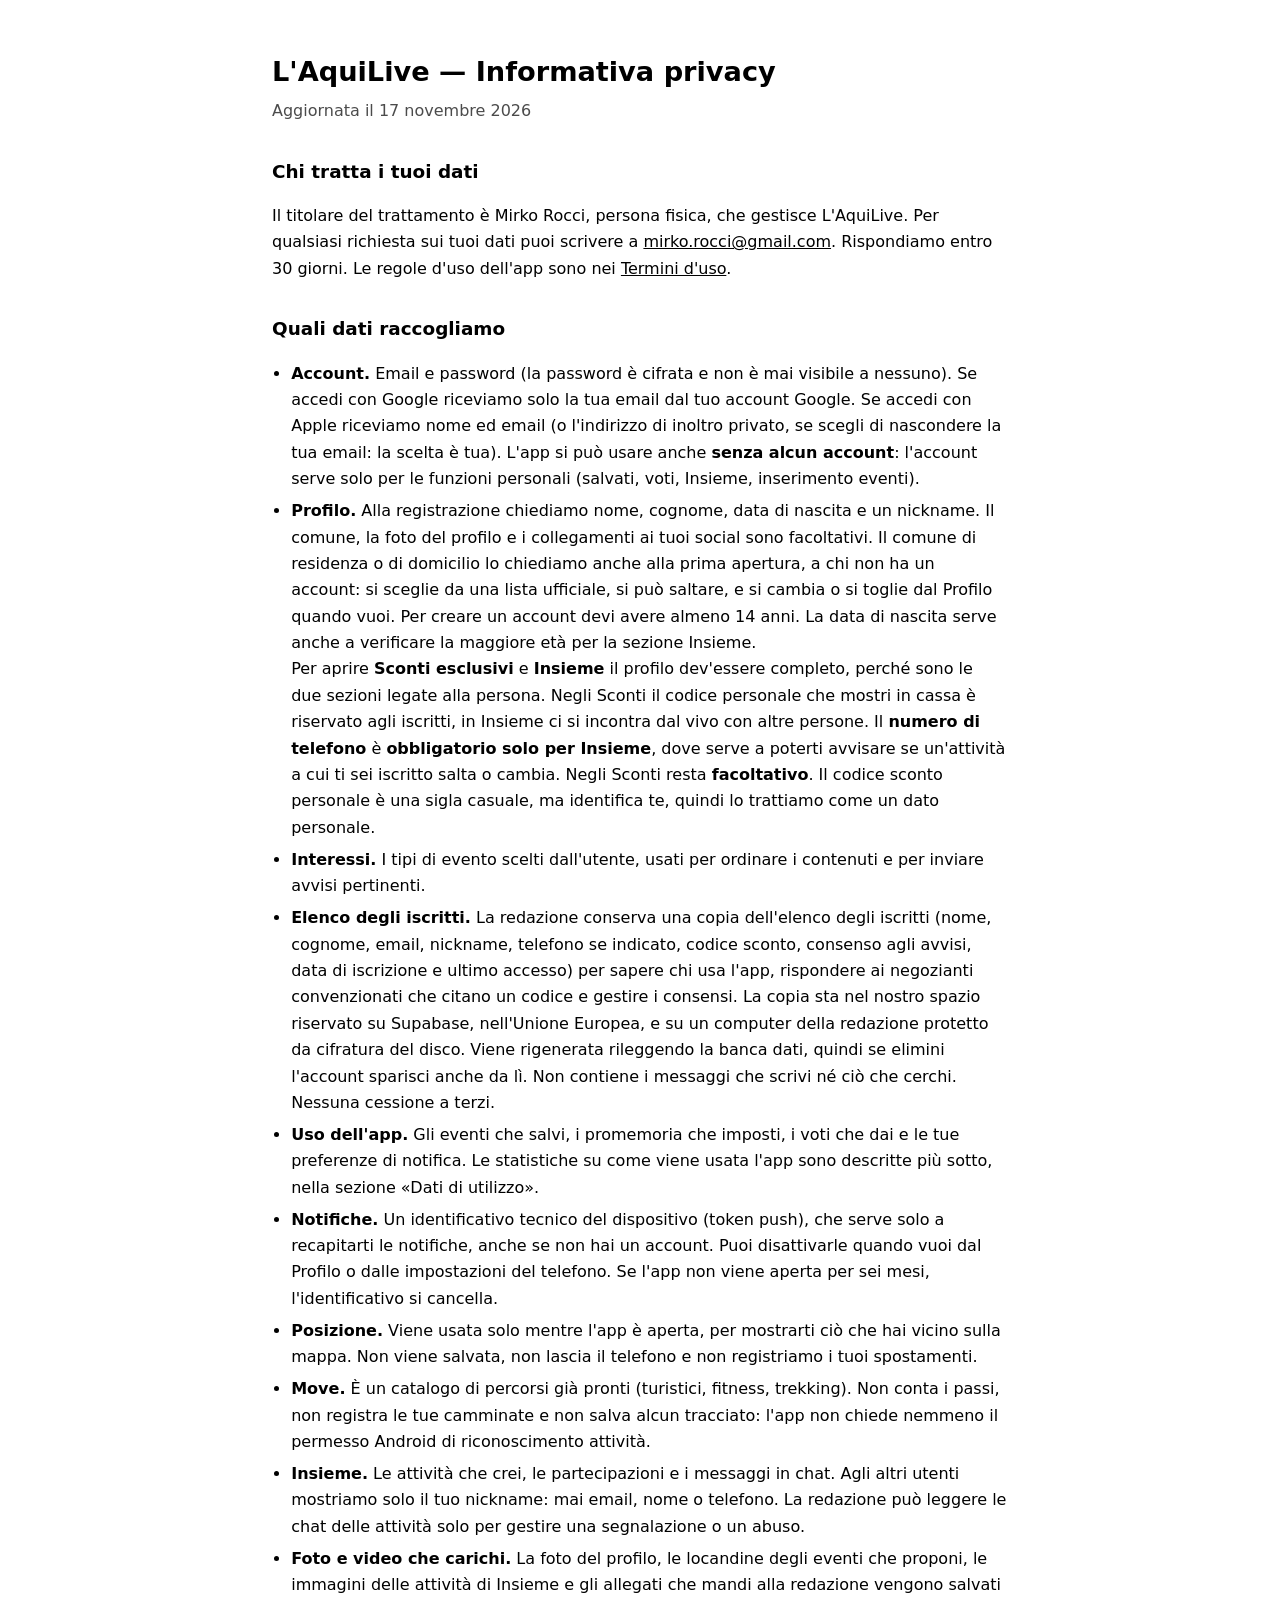
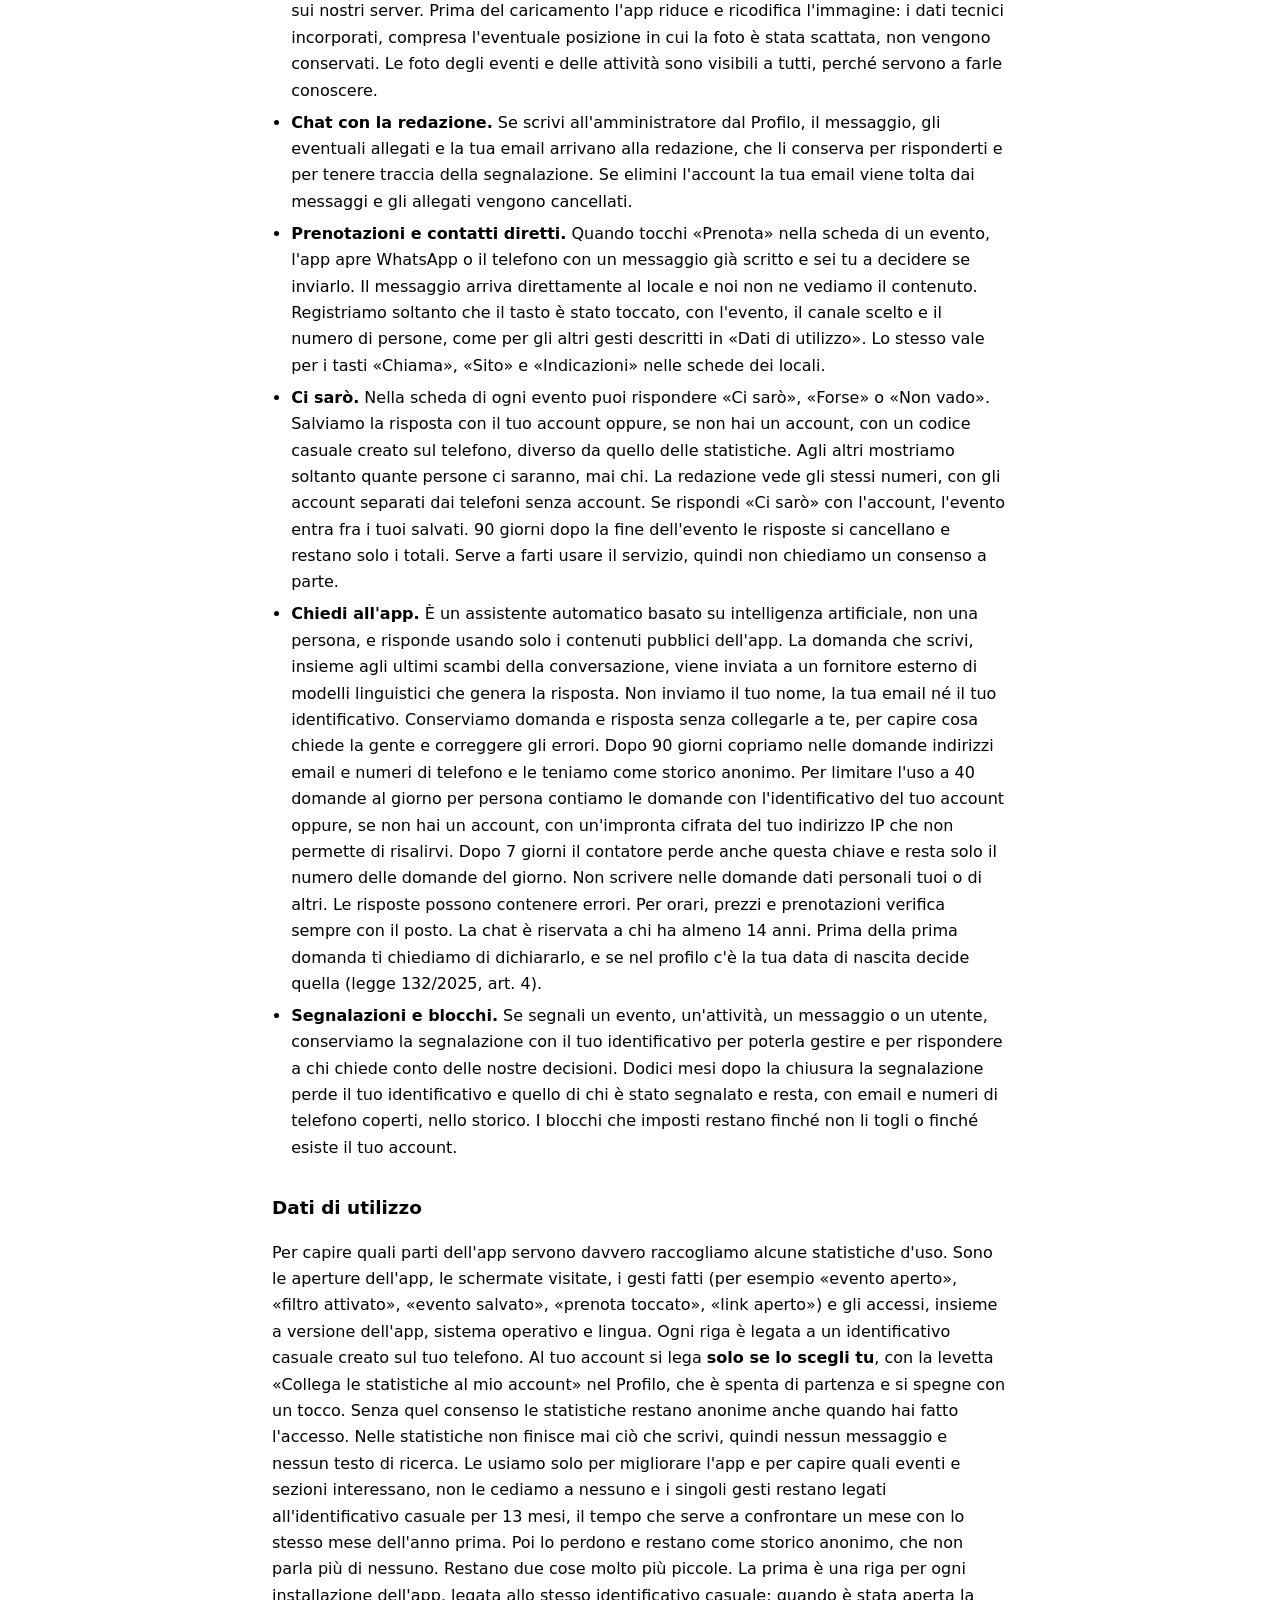
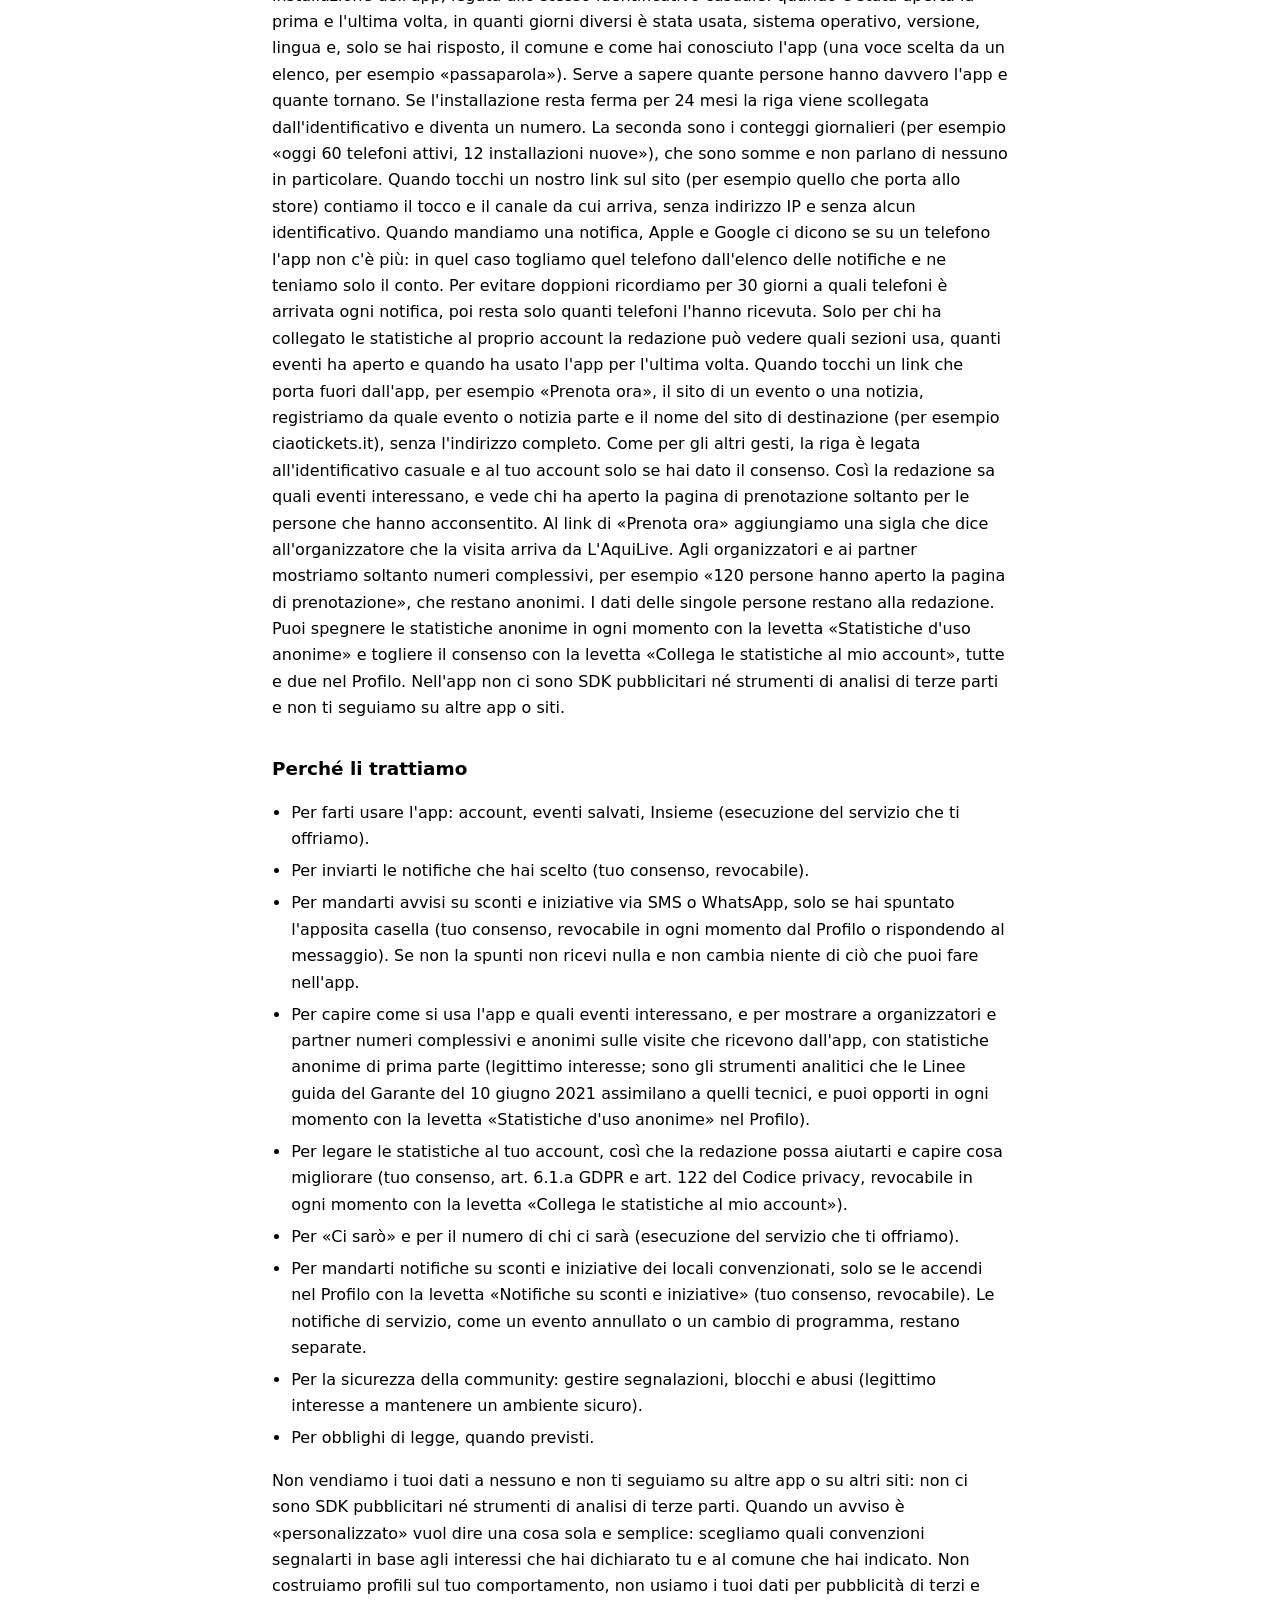
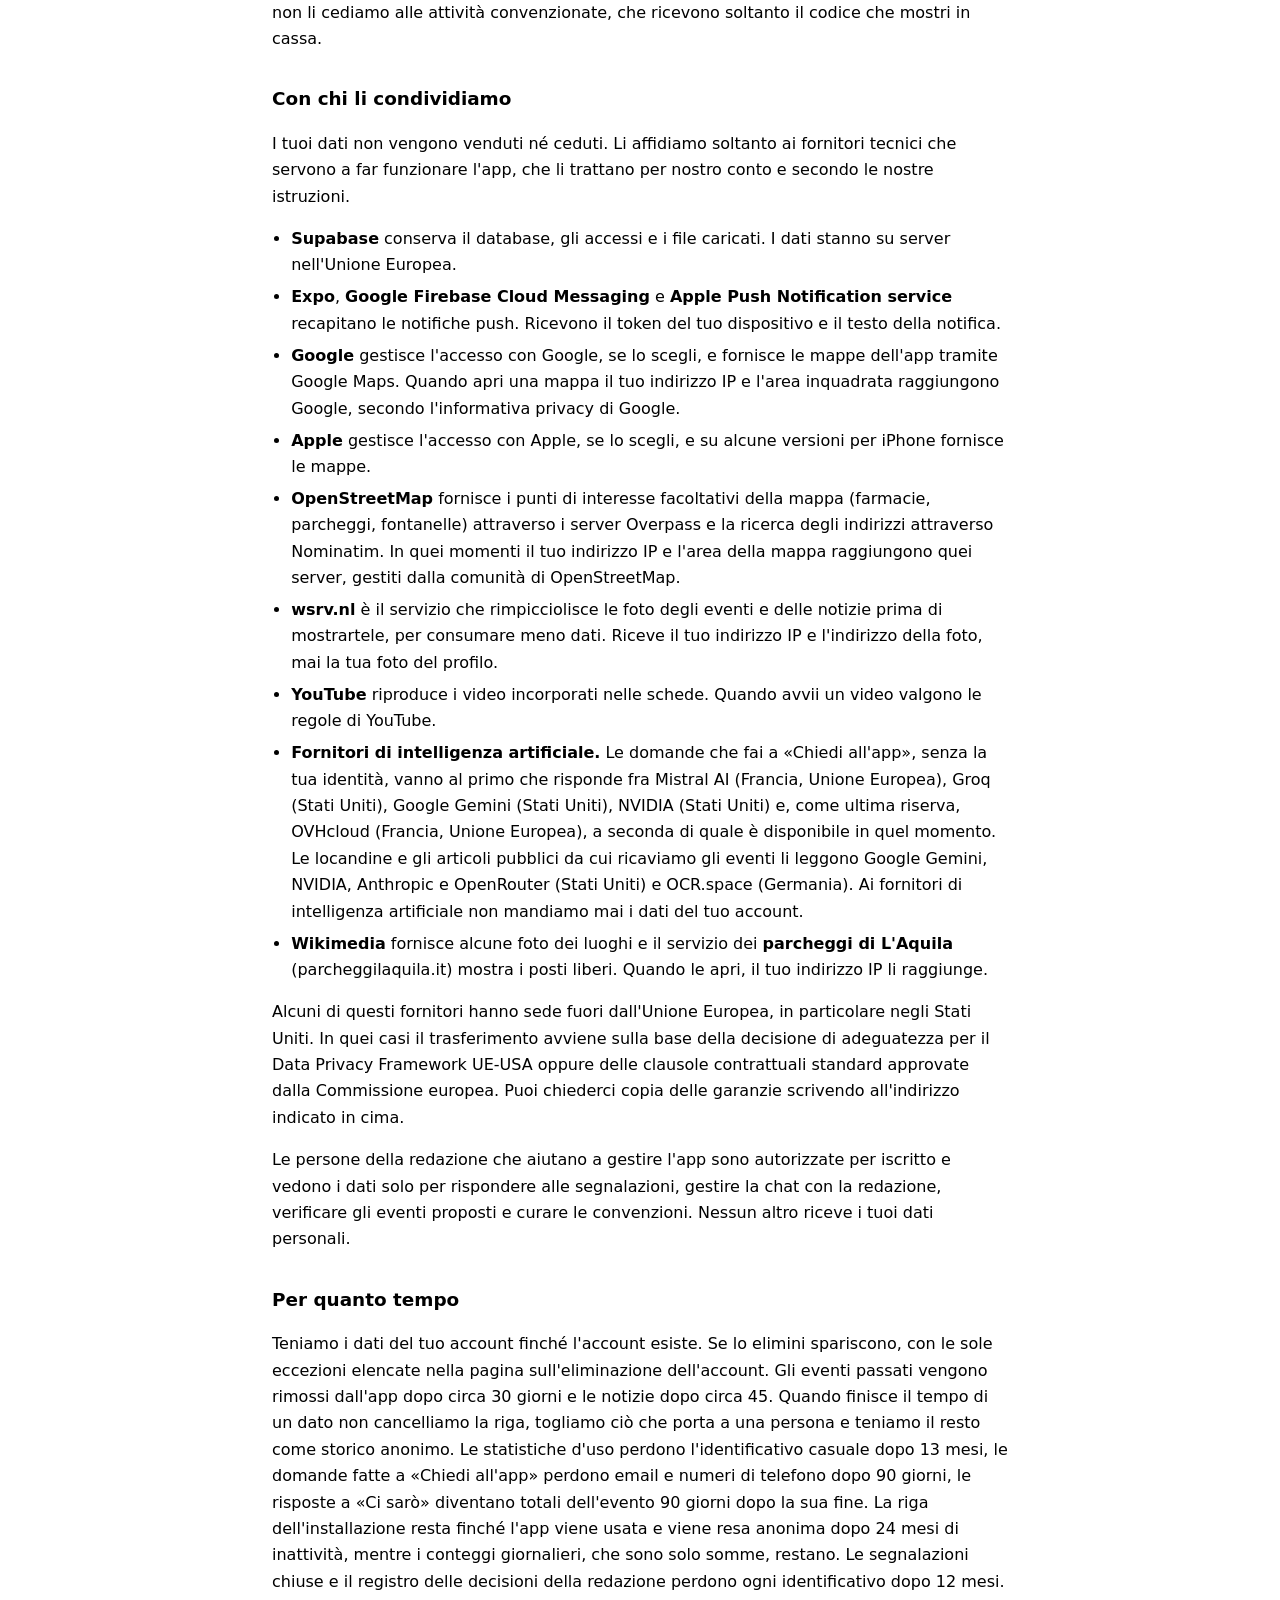
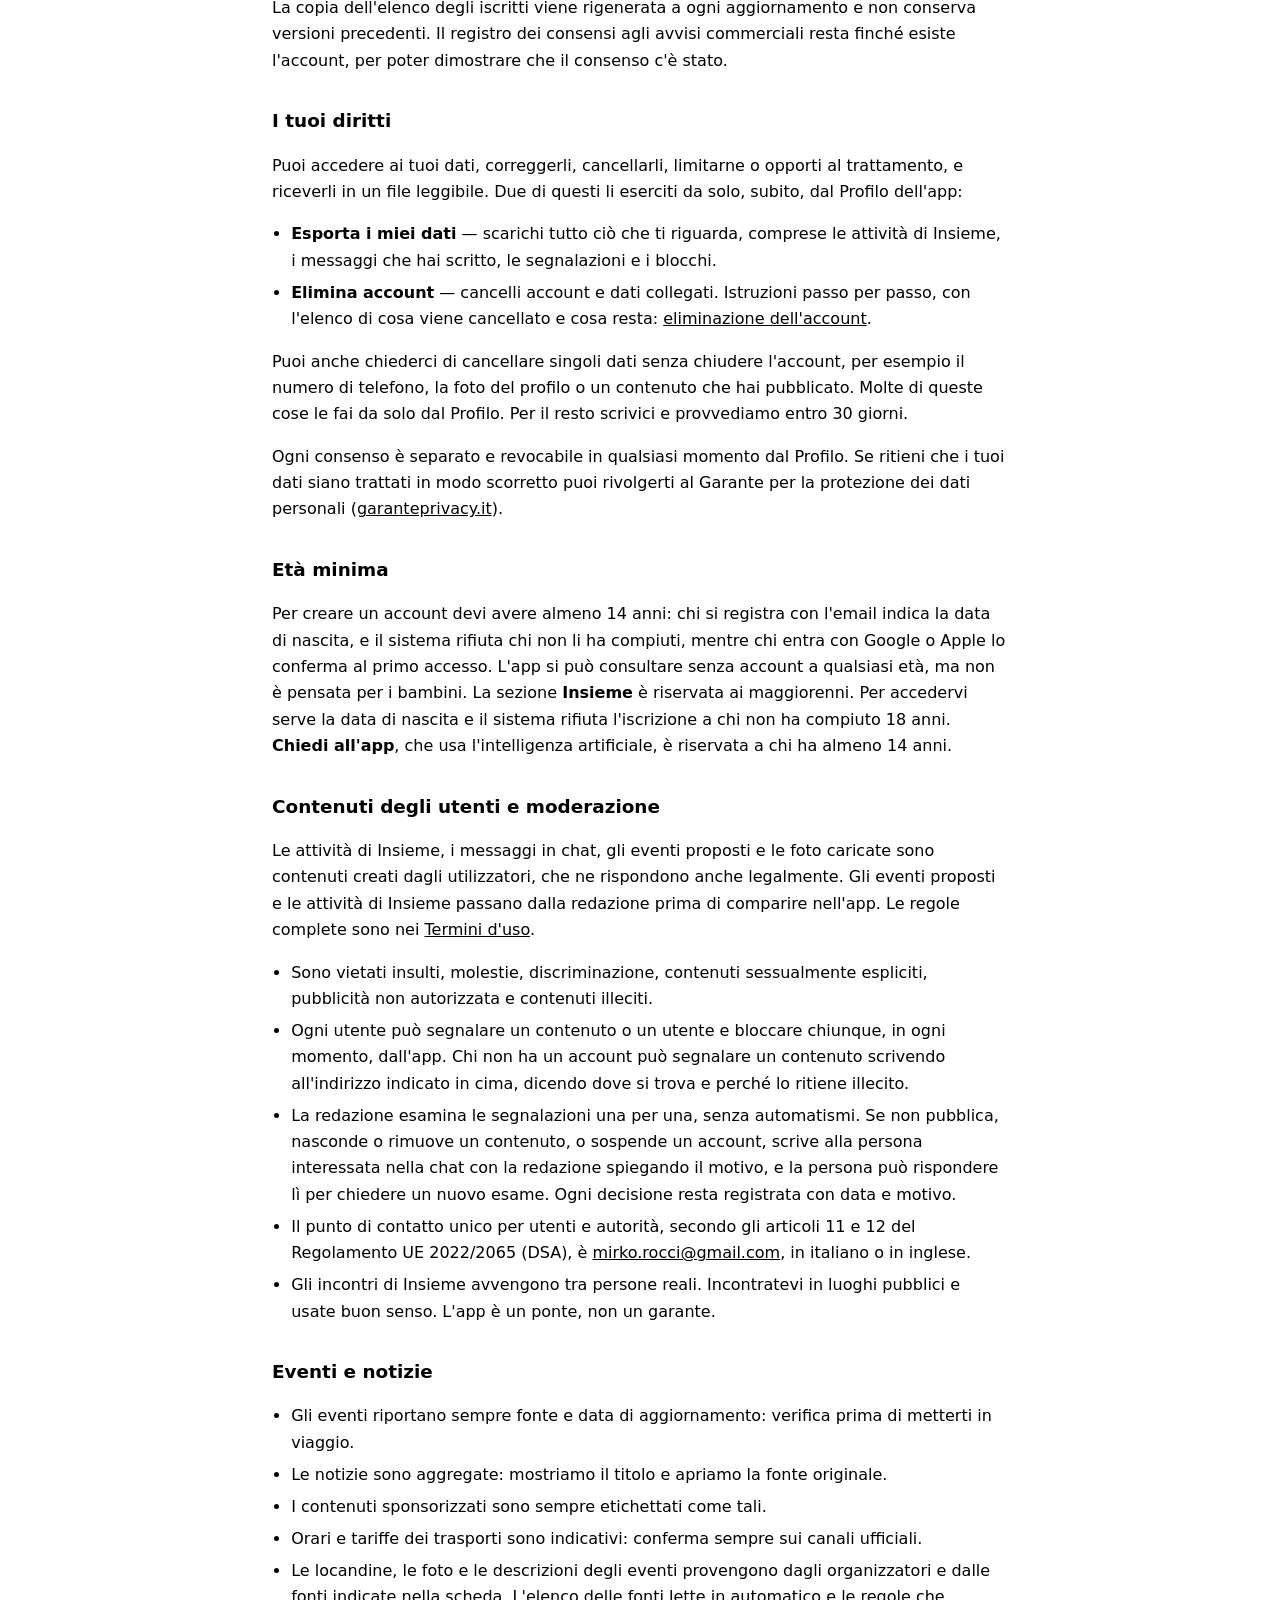
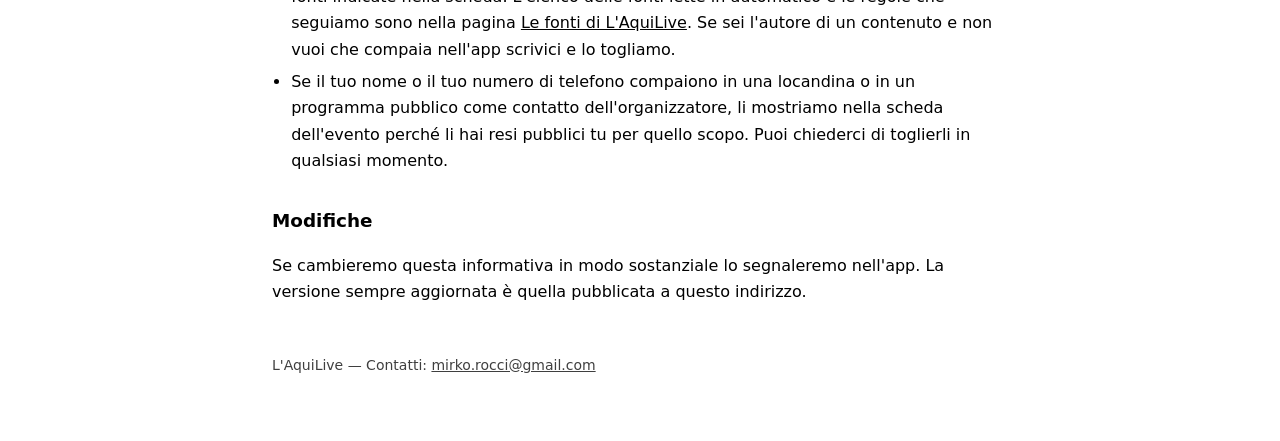
==== privacy/index.html @ 1c733711 "Documenti legali di L'AquiLive su laquilive.it, caratteri serviti dal sito Privacy, termini, elimina" ====
<!doctype html>
<html lang="it">
<head>
<meta charset="utf-8">
<meta name="viewport" content="width=device-width, initial-scale=1">
<title>L'AquiLive — Informativa privacy</title>
<link rel="canonical" href="https://laquilive.it/privacy/">
<link rel="icon" href="/assets/favicon.ico" sizes="any">
<link rel="apple-touch-icon" href="/assets/apple-touch-icon.png">
<style>
  :root { color-scheme: light dark; }
  body { max-width: 46rem; margin: 0 auto; padding: 2rem 1.25rem 4rem;
         font: 16px/1.65 system-ui, -apple-system, "Segoe UI", Roboto, sans-serif; }
  h1 { font-size: 1.7rem; margin-bottom: .2rem; }
  h2 { font-size: 1.15rem; margin-top: 2rem; }
  .sub { opacity: .7; margin-top: 0; }
  ul { padding-left: 1.2rem; }
  li { margin: .35rem 0; }
  strong { font-weight: 700; }
  footer { margin-top: 3rem; font-size: .875rem; opacity: .75; }
  a { color: inherit; }
</style>
</head>
<body>
<h1>L'AquiLive — Informativa privacy</h1>
<p class="sub">Aggiornata il 17 novembre 2026</p>

<h2>Chi tratta i tuoi dati</h2>
<p>Il titolare del trattamento è Mirko Rocci, persona fisica, che gestisce L'AquiLive. Per qualsiasi richiesta
sui tuoi dati puoi scrivere a <a href="mailto:mirko.rocci@gmail.com">mirko.rocci@gmail.com</a>. Rispondiamo entro
30 giorni. Le regole d'uso dell'app sono nei <a href="https://laquilive.it/termini/">Termini d'uso</a>.</p>

<h2>Quali dati raccogliamo</h2>
<ul>
  <li><strong>Account.</strong> Email e password (la password è cifrata e non è mai visibile a nessuno). Se
      accedi con Google riceviamo solo la tua email dal tuo account Google. Se accedi con Apple riceviamo
      nome ed email (o l'indirizzo di inoltro privato, se scegli di nascondere la tua email: la scelta è tua).
      L'app si può usare anche <strong>senza alcun account</strong>: l'account serve solo per le funzioni
      personali (salvati, voti, Insieme, inserimento eventi).</li>
  <li><strong>Profilo.</strong> Alla registrazione chiediamo nome, cognome, data di nascita e un nickname.
      Il comune, la foto del profilo e i collegamenti ai tuoi social sono facoltativi. Il comune di
      residenza o di domicilio lo chiediamo anche alla prima apertura, a chi non ha un account: si sceglie
      da una lista ufficiale, si può saltare, e si cambia o si toglie dal Profilo quando vuoi. Per creare un account
      devi avere almeno 14 anni. La data di nascita serve anche a verificare la maggiore età per la sezione
      Insieme.<br>
      Per aprire <strong>Sconti esclusivi</strong> e <strong>Insieme</strong> il profilo dev'essere completo,
      perché sono le due sezioni legate alla persona. Negli Sconti il codice personale che mostri in cassa è
      riservato agli iscritti, in Insieme ci si incontra dal vivo con altre persone. Il <strong>numero di
      telefono</strong> è <strong>obbligatorio solo per Insieme</strong>, dove serve a poterti avvisare se
      un'attività a cui ti sei iscritto salta o cambia. Negli Sconti resta <strong>facoltativo</strong>.
      Il codice sconto personale è una sigla casuale, ma identifica te, quindi lo trattiamo come un dato
      personale.</li>
  <li><strong>Interessi.</strong> I tipi di evento scelti dall'utente, usati per ordinare i contenuti
      e per inviare avvisi pertinenti.</li>
  <li><strong>Elenco degli iscritti.</strong> La redazione conserva una copia dell'elenco degli iscritti
      (nome, cognome, email, nickname, telefono se indicato, codice sconto, consenso agli avvisi, data di
      iscrizione e ultimo accesso) per sapere chi usa l'app, rispondere ai negozianti convenzionati che citano
      un codice e gestire i consensi. La copia sta nel nostro spazio riservato su Supabase, nell'Unione
      Europea, e su un computer della redazione protetto da cifratura del disco. Viene rigenerata rileggendo
      la banca dati, quindi se elimini l'account sparisci anche da lì. Non contiene i messaggi che scrivi
      né ciò che cerchi. Nessuna cessione a terzi.</li>
  <li><strong>Uso dell'app.</strong> Gli eventi che salvi, i promemoria che imposti, i voti che dai e le tue
      preferenze di notifica. Le statistiche su come viene usata l'app sono descritte più sotto, nella
      sezione «Dati di utilizzo».</li>
  <li><strong>Notifiche.</strong> Un identificativo tecnico del dispositivo (token push), che serve solo a
      recapitarti le notifiche, anche se non hai un account. Puoi disattivarle quando vuoi dal Profilo o dalle
      impostazioni del telefono. Se l'app non viene aperta per sei mesi, l'identificativo si cancella.</li>
  <li><strong>Posizione.</strong> Viene usata solo mentre l'app è aperta, per mostrarti ciò che hai vicino
      sulla mappa. Non viene salvata, non lascia il telefono e non registriamo i tuoi spostamenti.</li>
  <li><strong>Move.</strong> È un catalogo di percorsi già pronti (turistici, fitness, trekking). Non conta i
      passi, non registra le tue camminate e non salva alcun tracciato: l'app non chiede nemmeno il permesso
      Android di riconoscimento attività.</li>
  <li><strong>Insieme.</strong> Le attività che crei, le partecipazioni e i messaggi in chat. Agli altri
      utenti mostriamo solo il tuo nickname: mai email, nome o telefono. La redazione può leggere le chat
      delle attività solo per gestire una segnalazione o un abuso.</li>
  <li><strong>Foto e video che carichi.</strong> La foto del profilo, le locandine degli eventi che proponi,
      le immagini delle attività di Insieme e gli allegati che mandi alla redazione vengono salvati sui nostri
      server. Prima del caricamento l'app riduce e ricodifica l'immagine: i dati tecnici incorporati, compresa
      l'eventuale posizione in cui la foto è stata scattata, non vengono conservati. Le foto degli eventi e
      delle attività sono visibili a tutti, perché servono a farle conoscere.</li>
  <li><strong>Chat con la redazione.</strong> Se scrivi all'amministratore dal Profilo, il messaggio, gli
      eventuali allegati e la tua email arrivano alla redazione, che li conserva per risponderti e per tenere
      traccia della segnalazione. Se elimini l'account la tua email viene tolta dai messaggi e gli allegati
      vengono cancellati.</li>
  <li><strong>Prenotazioni e contatti diretti.</strong> Quando tocchi «Prenota» nella scheda di un evento,
      l'app apre WhatsApp o il telefono con un messaggio già scritto e sei tu a decidere se inviarlo. Il
      messaggio arriva direttamente al locale e noi non ne vediamo il contenuto. Registriamo soltanto che il
      tasto è stato toccato, con l'evento, il canale scelto e il numero di persone, come per gli altri gesti
      descritti in «Dati di utilizzo». Lo stesso vale per i tasti «Chiama», «Sito» e «Indicazioni» nelle
      schede dei locali.</li>
  <li><strong>Ci sarò.</strong> Nella scheda di ogni evento puoi rispondere «Ci sarò», «Forse» o «Non vado».
      Salviamo la risposta con il tuo account oppure, se non hai un account, con un codice casuale creato sul
      telefono, diverso da quello delle statistiche. Agli altri mostriamo soltanto quante persone ci saranno,
      mai chi. La redazione vede gli stessi numeri, con gli account separati dai telefoni senza account. Se
      rispondi «Ci sarò» con l'account, l'evento entra fra i tuoi salvati. 90 giorni dopo la fine dell'evento
      le risposte si cancellano e restano solo i totali. Serve a farti usare il servizio, quindi non chiediamo
      un consenso a parte.</li>
  <li><strong>Chiedi all'app.</strong> È un assistente automatico basato su intelligenza artificiale, non una
      persona, e risponde usando solo i contenuti pubblici dell'app. La domanda che scrivi, insieme agli
      ultimi scambi della conversazione, viene inviata a un fornitore esterno di modelli linguistici che
      genera la risposta. Non inviamo il tuo nome, la tua email né il tuo identificativo. Conserviamo domanda
      e risposta senza collegarle a te, per capire cosa chiede la gente e correggere gli errori. Dopo 90
      giorni copriamo nelle domande indirizzi email e numeri di telefono e le teniamo come storico anonimo. Per limitare l'uso a 40 domande al giorno per persona contiamo le domande con l'identificativo
      del tuo account oppure, se non hai un account, con un'impronta cifrata del tuo indirizzo IP che non
      permette di risalirvi. Dopo 7 giorni il contatore perde anche questa chiave e resta solo il numero
      delle domande del giorno. Non scrivere nelle domande dati personali tuoi o di altri. Le risposte possono
      contenere errori. Per orari, prezzi e prenotazioni verifica sempre con il posto. La chat è riservata a
      chi ha almeno 14 anni. Prima della prima domanda ti chiediamo di dichiararlo, e se nel profilo c'è la tua
      data di nascita decide quella (legge 132/2025, art. 4).</li>
  <li><strong>Segnalazioni e blocchi.</strong> Se segnali un evento, un'attività, un messaggio o un utente,
      conserviamo la segnalazione con il tuo identificativo per poterla gestire e per rispondere a chi
      chiede conto delle nostre decisioni. Dodici mesi dopo la chiusura la segnalazione perde il tuo identificativo e quello di chi
      è stato segnalato e resta, con email e numeri di telefono coperti, nello storico. I blocchi
      che imposti restano finché non li togli o finché esiste il tuo account.</li>
</ul>

<h2>Dati di utilizzo</h2>
<p>Per capire quali parti dell'app servono davvero raccogliamo alcune statistiche d'uso. Sono le aperture
dell'app, le schermate visitate, i gesti fatti (per esempio «evento aperto», «filtro attivato», «evento
salvato», «prenota toccato», «link aperto») e gli accessi, insieme a versione dell'app, sistema operativo e lingua. Ogni
riga è legata a un identificativo casuale creato sul tuo telefono. Al tuo account si lega <strong>solo se lo
scegli tu</strong>, con la levetta «Collega le statistiche al mio account» nel Profilo, che è spenta di
partenza e si spegne con un tocco. Senza quel consenso le statistiche restano anonime anche quando hai fatto
l'accesso. Nelle statistiche non finisce mai ciò che scrivi, quindi nessun messaggio
e nessun testo di ricerca. Le usiamo solo per migliorare l'app e per capire quali eventi e sezioni
interessano, non le cediamo a nessuno e i singoli gesti
restano legati all'identificativo casuale per 13 mesi, il tempo che serve a confrontare un mese con lo stesso
mese dell'anno prima. Poi lo perdono e restano come storico anonimo, che non parla più di nessuno. Restano
due cose molto più piccole. La prima è una riga per ogni installazione
dell'app, legata allo stesso identificativo casuale: quando è stata aperta la prima e l'ultima volta, in
quanti giorni diversi è stata usata, sistema operativo, versione, lingua e, solo se hai risposto, il comune
e come hai conosciuto l'app (una voce scelta da un elenco, per esempio «passaparola»).
Serve a sapere quante persone hanno davvero l'app e quante tornano. Se l'installazione resta ferma per
24 mesi la riga viene scollegata dall'identificativo e diventa un numero. La seconda sono i conteggi
giornalieri (per esempio «oggi 60 telefoni attivi, 12 installazioni nuove»), che sono somme e non parlano
di nessuno in particolare. Quando tocchi un nostro link sul sito (per esempio quello che porta allo store)
contiamo il tocco e il canale da cui arriva, senza indirizzo IP e senza alcun identificativo. Quando
mandiamo una notifica, Apple e Google ci dicono se su un telefono l'app non c'è più: in quel caso togliamo
quel telefono dall'elenco delle notifiche e ne teniamo solo il conto. Per evitare doppioni ricordiamo per 30
giorni a quali telefoni è arrivata ogni notifica, poi resta solo quanti telefoni l'hanno ricevuta. Solo per chi ha collegato le
statistiche al proprio account la redazione può vedere quali sezioni usa, quanti eventi ha aperto e quando
ha usato l'app per l'ultima volta.
Quando tocchi un link che porta fuori dall'app, per esempio «Prenota ora», il sito di un evento o una
notizia, registriamo da quale evento o notizia parte e il nome del sito di destinazione (per esempio
ciaotickets.it), senza l'indirizzo completo. Come per gli altri gesti, la riga è legata all'identificativo
casuale e al tuo account solo se hai dato il consenso. Così la redazione sa quali eventi interessano, e
vede chi ha aperto la pagina di prenotazione soltanto per le persone che hanno acconsentito. Al link di «Prenota ora» aggiungiamo una sigla che dice
all'organizzatore che la visita arriva da L'AquiLive. Agli organizzatori e ai partner mostriamo soltanto
numeri complessivi, per esempio «120 persone hanno aperto la pagina di prenotazione», che restano anonimi.
I dati delle singole persone restano alla redazione.
Puoi spegnere le statistiche anonime in ogni momento con la levetta «Statistiche d'uso anonime» e togliere
il consenso con la levetta «Collega le statistiche al mio account», tutte e due nel Profilo. Nell'app non
ci sono SDK pubblicitari né strumenti di analisi di terze parti e non ti seguiamo su altre app o siti.</p>

<h2>Perché li trattiamo</h2>
<ul>
  <li>Per farti usare l'app: account, eventi salvati, Insieme (esecuzione del servizio che ti offriamo).</li>
  <li>Per inviarti le notifiche che hai scelto (tuo consenso, revocabile).</li>
  <li>Per mandarti avvisi su sconti e iniziative via SMS o WhatsApp, solo se hai spuntato l'apposita casella
      (tuo consenso, revocabile in ogni momento dal Profilo o rispondendo al messaggio). Se non la spunti non
      ricevi nulla e non cambia niente di ciò che puoi fare nell'app.</li>
  <li>Per capire come si usa l'app e quali eventi interessano, e per mostrare a organizzatori e partner
      numeri complessivi e anonimi sulle visite che ricevono dall'app, con statistiche anonime di prima parte
      (legittimo interesse; sono gli strumenti analitici che le Linee guida del Garante del 10 giugno 2021
      assimilano a quelli tecnici, e puoi opporti in ogni momento con la levetta «Statistiche d'uso
      anonime» nel Profilo).</li>
  <li>Per legare le statistiche al tuo account, così che la redazione possa aiutarti e capire cosa
      migliorare (tuo consenso, art. 6.1.a GDPR e art. 122 del Codice privacy, revocabile in ogni momento con
      la levetta «Collega le statistiche al mio account»).</li>
  <li>Per «Ci sarò» e per il numero di chi ci sarà (esecuzione del servizio che ti offriamo).</li>
  <li>Per mandarti notifiche su sconti e iniziative dei locali convenzionati, solo se le accendi nel Profilo
      con la levetta «Notifiche su sconti e iniziative» (tuo consenso, revocabile). Le notifiche di servizio,
      come un evento annullato o un cambio di programma, restano separate.</li>
  <li>Per la sicurezza della community: gestire segnalazioni, blocchi e abusi (legittimo interesse a
      mantenere un ambiente sicuro).</li>
  <li>Per obblighi di legge, quando previsti.</li>
</ul>
<p>Non vendiamo i tuoi dati a nessuno e non ti seguiamo su altre app o su altri siti: non ci sono SDK
pubblicitari né strumenti di analisi di terze parti. Quando un avviso è «personalizzato» vuol dire una cosa
sola e semplice: scegliamo quali convenzioni segnalarti in base agli interessi che hai dichiarato tu e al
comune che hai indicato. Non costruiamo profili sul tuo comportamento, non usiamo i tuoi dati per pubblicità
di terzi e non li cediamo alle attività convenzionate, che ricevono soltanto il codice che mostri in cassa.</p>

<h2>Con chi li condividiamo</h2>
<p>I tuoi dati non vengono venduti né ceduti. Li affidiamo soltanto ai fornitori tecnici che servono a far
funzionare l'app, che li trattano per nostro conto e secondo le nostre istruzioni.</p>
<ul>
  <li><strong>Supabase</strong> conserva il database, gli accessi e i file caricati. I dati stanno su server
      nell'Unione Europea.</li>
  <li><strong>Expo</strong>, <strong>Google Firebase Cloud Messaging</strong> e <strong>Apple Push
      Notification service</strong> recapitano le notifiche push. Ricevono il token del tuo dispositivo e il
      testo della notifica.</li>
  <li><strong>Google</strong> gestisce l'accesso con Google, se lo scegli, e fornisce le mappe dell'app
      tramite Google Maps. Quando apri una mappa il tuo indirizzo IP e l'area inquadrata raggiungono Google,
      secondo l'informativa privacy di Google.</li>
  <li><strong>Apple</strong> gestisce l'accesso con Apple, se lo scegli, e su alcune versioni per iPhone
      fornisce le mappe.</li>
  <li><strong>OpenStreetMap</strong> fornisce i punti di interesse facoltativi della mappa (farmacie,
      parcheggi, fontanelle) attraverso i server Overpass e la ricerca degli indirizzi attraverso Nominatim.
      In quei momenti il tuo indirizzo IP e l'area della mappa raggiungono quei server, gestiti dalla
      comunità di OpenStreetMap.</li>
  <li><strong>wsrv.nl</strong> è il servizio che rimpicciolisce le foto degli eventi e delle notizie prima
      di mostrartele, per consumare meno dati. Riceve il tuo indirizzo IP e l'indirizzo della foto, mai la
      tua foto del profilo.</li>
  <li><strong>YouTube</strong> riproduce i video incorporati nelle schede. Quando avvii un video valgono le
      regole di YouTube.</li>
  <li><strong>Fornitori di intelligenza artificiale.</strong> Le domande che fai a «Chiedi all'app», senza la
      tua identità, vanno al primo che risponde fra Mistral AI (Francia, Unione Europea), Groq (Stati Uniti),
      Google Gemini (Stati Uniti), NVIDIA (Stati Uniti) e, come ultima riserva, OVHcloud (Francia, Unione
      Europea), a seconda di quale è disponibile in quel momento. Le locandine e gli articoli pubblici da cui ricaviamo gli eventi li leggono
      Google Gemini, NVIDIA, Anthropic e OpenRouter (Stati Uniti) e OCR.space (Germania). Ai fornitori di
      intelligenza artificiale non mandiamo mai i dati del tuo account.</li>
  <li><strong>Wikimedia</strong> fornisce alcune foto dei luoghi e il servizio dei <strong>parcheggi di
      L'Aquila</strong> (parcheggilaquila.it) mostra i posti liberi. Quando le apri, il tuo indirizzo IP li
      raggiunge.</li>
</ul>
<p>Alcuni di questi fornitori hanno sede fuori dall'Unione Europea, in particolare negli Stati Uniti. In quei
casi il trasferimento avviene sulla base della decisione di adeguatezza per il Data Privacy Framework
UE-USA oppure delle clausole contrattuali standard approvate dalla Commissione europea. Puoi chiederci copia
delle garanzie scrivendo all'indirizzo indicato in cima.</p>
<p>Le persone della redazione che aiutano a gestire l'app sono autorizzate per iscritto e vedono i dati
solo per rispondere alle segnalazioni, gestire la chat con la redazione, verificare gli eventi proposti e
curare le convenzioni. Nessun altro riceve i tuoi dati personali.</p>

<h2>Per quanto tempo</h2>
<p>Teniamo i dati del tuo account finché l'account esiste. Se lo elimini spariscono, con le sole eccezioni
elencate nella pagina sull'eliminazione dell'account. Gli eventi passati vengono rimossi dall'app dopo circa
30 giorni e le notizie dopo circa 45. Quando finisce il tempo di un dato non cancelliamo la riga, togliamo ciò che
porta a una persona e teniamo il resto come storico anonimo. Le statistiche d'uso perdono l'identificativo
casuale dopo 13 mesi, le domande fatte a «Chiedi all'app» perdono email e numeri di telefono dopo 90 giorni,
le risposte a «Ci sarò» diventano totali dell'evento 90 giorni dopo la sua fine. La riga dell'installazione resta finché l'app
viene usata e viene resa anonima dopo 24 mesi di inattività, mentre i conteggi giornalieri, che sono solo
somme, restano. Le segnalazioni chiuse e il registro delle decisioni della redazione perdono ogni
identificativo dopo 12 mesi. La copia
dell'elenco degli iscritti viene rigenerata a ogni aggiornamento e non conserva versioni precedenti. Il
registro dei consensi agli avvisi commerciali resta finché esiste l'account, per poter dimostrare che il
consenso c'è stato.</p>

<h2>I tuoi diritti</h2>
<p>Puoi accedere ai tuoi dati, correggerli, cancellarli, limitarne o opporti al trattamento, e riceverli in un
file leggibile. Due di questi li eserciti da solo, subito, dal Profilo dell'app:</p>
<ul>
  <li><strong>Esporta i miei dati</strong> — scarichi tutto ciò che ti riguarda, comprese le attività di
      Insieme, i messaggi che hai scritto, le segnalazioni e i blocchi.</li>
  <li><strong>Elimina account</strong> — cancelli account e dati collegati. Istruzioni passo per passo, con
      l'elenco di cosa viene cancellato e cosa resta:
      <a href="https://laquilive.it/eliminazione-account/">eliminazione dell'account</a>.</li>
</ul>
<p>Puoi anche chiederci di cancellare singoli dati senza chiudere l'account, per esempio il numero di
telefono, la foto del profilo o un contenuto che hai pubblicato. Molte di queste cose le fai da solo dal
Profilo. Per il resto scrivici e provvediamo entro 30 giorni.</p>
<p>Ogni consenso è separato e revocabile in qualsiasi momento dal Profilo. Se ritieni che i tuoi dati siano
trattati in modo scorretto puoi rivolgerti al Garante per la protezione dei dati personali
(<a href="https://www.garanteprivacy.it">garanteprivacy.it</a>).</p>

<h2>Età minima</h2>
<p>Per creare un account devi avere almeno 14 anni: chi si registra con l'email indica la data di nascita, e
il sistema rifiuta chi non li ha compiuti, mentre chi entra con Google o Apple lo conferma al primo accesso.
L'app si può consultare senza account a qualsiasi età,
ma non è pensata per i bambini. La sezione <strong>Insieme</strong> è riservata ai maggiorenni. Per
accedervi serve la data di nascita e il sistema rifiuta l'iscrizione a chi non ha compiuto 18 anni.
<strong>Chiedi all'app</strong>, che usa l'intelligenza artificiale, è riservata a chi ha almeno 14 anni.</p>

<h2>Contenuti degli utenti e moderazione</h2>
<p>Le attività di Insieme, i messaggi in chat, gli eventi proposti e le foto caricate sono contenuti creati
dagli utilizzatori, che ne rispondono anche legalmente. Gli eventi proposti e le attività di Insieme passano
dalla redazione prima di comparire nell'app. Le regole complete sono nei
<a href="https://laquilive.it/termini/">Termini d'uso</a>.</p>
<ul>
  <li>Sono vietati insulti, molestie, discriminazione, contenuti sessualmente espliciti, pubblicità non
      autorizzata e contenuti illeciti.</li>
  <li>Ogni utente può segnalare un contenuto o un utente e bloccare chiunque, in ogni momento, dall'app.
      Chi non ha un account può segnalare un contenuto scrivendo all'indirizzo indicato in cima, dicendo
      dove si trova e perché lo ritiene illecito.</li>
  <li>La redazione esamina le segnalazioni una per una, senza automatismi. Se non pubblica, nasconde o
      rimuove un contenuto, o sospende un account, scrive alla persona interessata nella chat con la redazione
      spiegando il motivo, e la persona può rispondere lì per chiedere un nuovo esame. Ogni decisione resta
      registrata con data e motivo.</li>
  <li>Il punto di contatto unico per utenti e autorità, secondo gli articoli 11 e 12 del Regolamento UE
      2022/2065 (DSA), è <a href="mailto:mirko.rocci@gmail.com">mirko.rocci@gmail.com</a>, in italiano o in
      inglese.</li>
  <li>Gli incontri di Insieme avvengono tra persone reali. Incontratevi in luoghi pubblici e usate buon
      senso. L'app è un ponte, non un garante.</li>
</ul>

<h2>Eventi e notizie</h2>
<ul>
  <li>Gli eventi riportano sempre fonte e data di aggiornamento: verifica prima di metterti in viaggio.</li>
  <li>Le notizie sono aggregate: mostriamo il titolo e apriamo la fonte originale.</li>
  <li>I contenuti sponsorizzati sono sempre etichettati come tali.</li>
  <li>Orari e tariffe dei trasporti sono indicativi: conferma sempre sui canali ufficiali.</li>
  <li>Le locandine, le foto e le descrizioni degli eventi provengono dagli organizzatori e dalle fonti
      indicate nella scheda. L'elenco delle fonti lette in automatico e le regole che seguiamo sono nella
      pagina <a href="https://laquilive.it/fonti/">Le fonti di L'AquiLive</a>. Se sei l'autore
      di un contenuto e non vuoi che compaia nell'app scrivici e lo togliamo.</li>
  <li>Se il tuo nome o il tuo numero di telefono compaiono in una locandina o in un programma pubblico come
      contatto dell'organizzatore, li mostriamo nella scheda dell'evento perché li hai resi pubblici tu per
      quello scopo. Puoi chiederci di toglierli in qualsiasi momento.</li>
</ul>

<h2>Modifiche</h2>
<p>Se cambieremo questa informativa in modo sostanziale lo segnaleremo nell'app. La versione sempre
aggiornata è quella pubblicata a questo indirizzo.</p>

<footer>L'AquiLive — Contatti: <a href="mailto:mirko.rocci@gmail.com">mirko.rocci@gmail.com</a></footer>
</body>
</html>
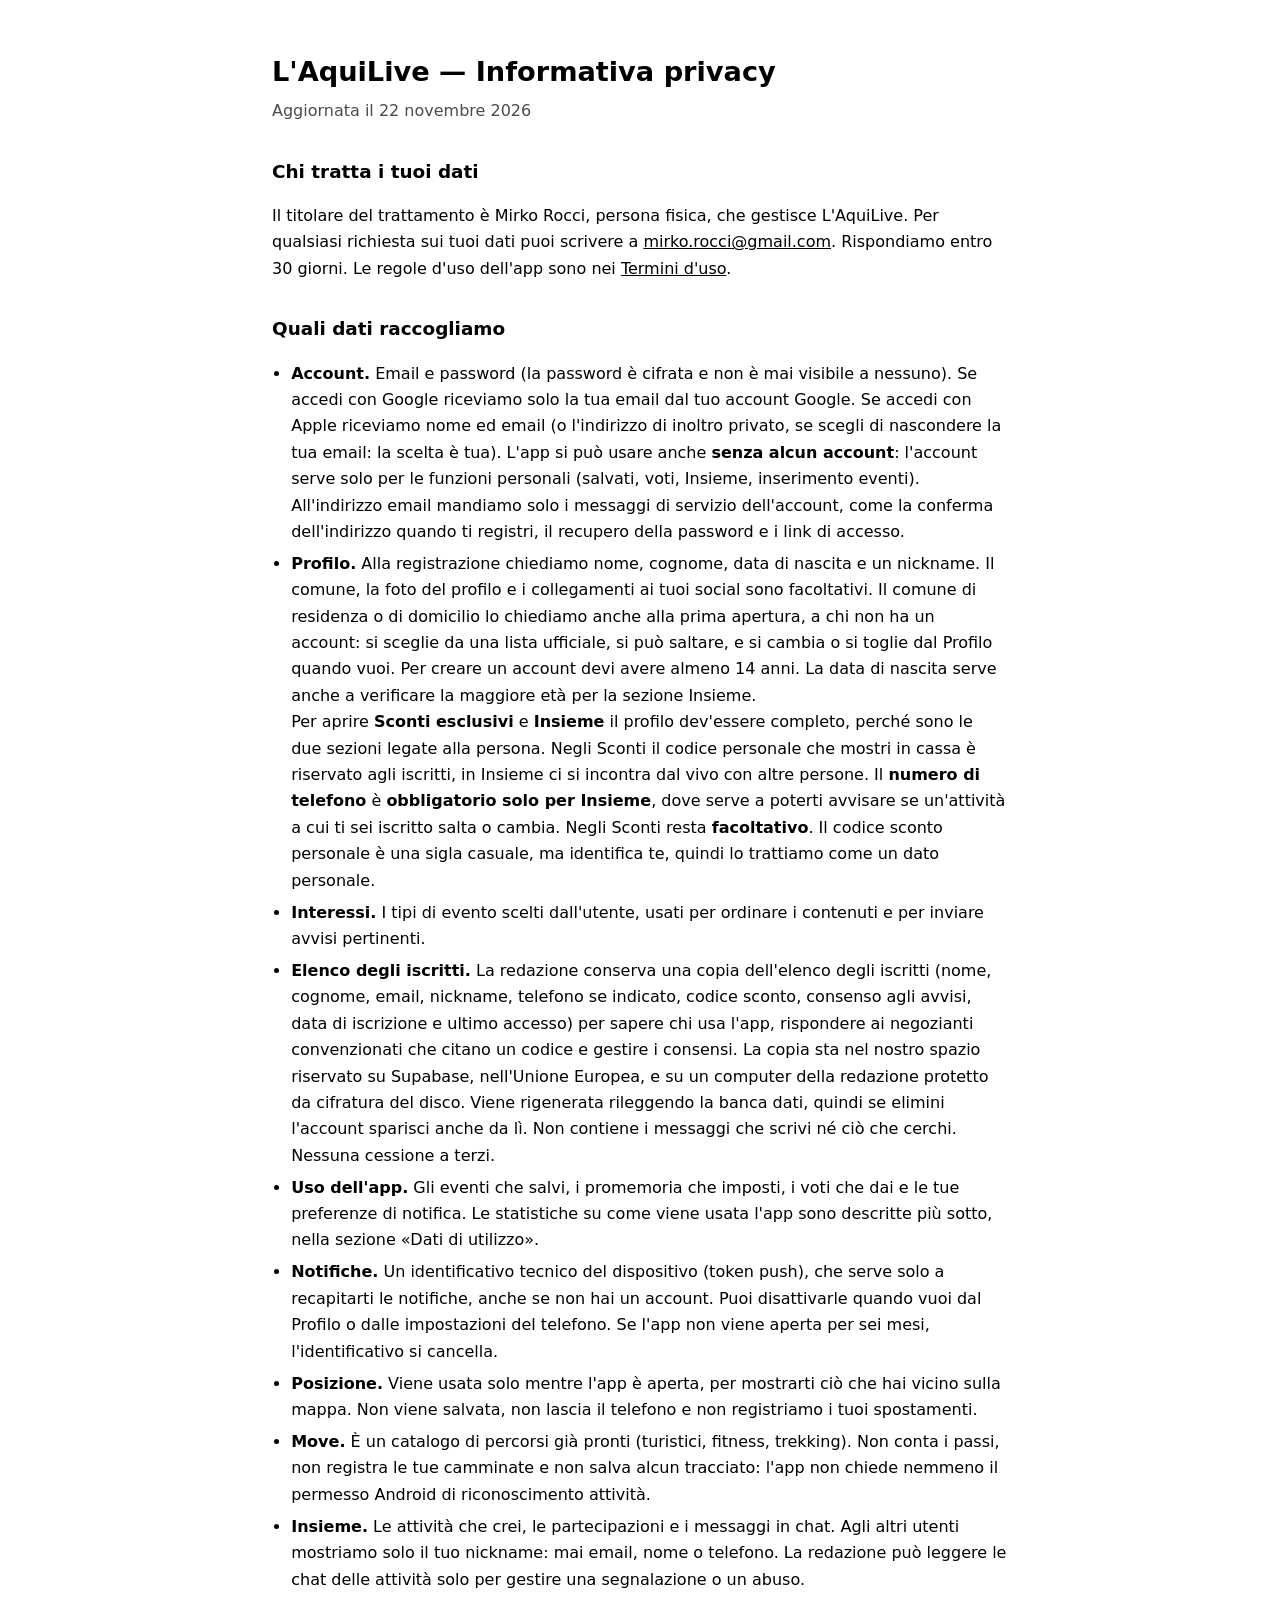
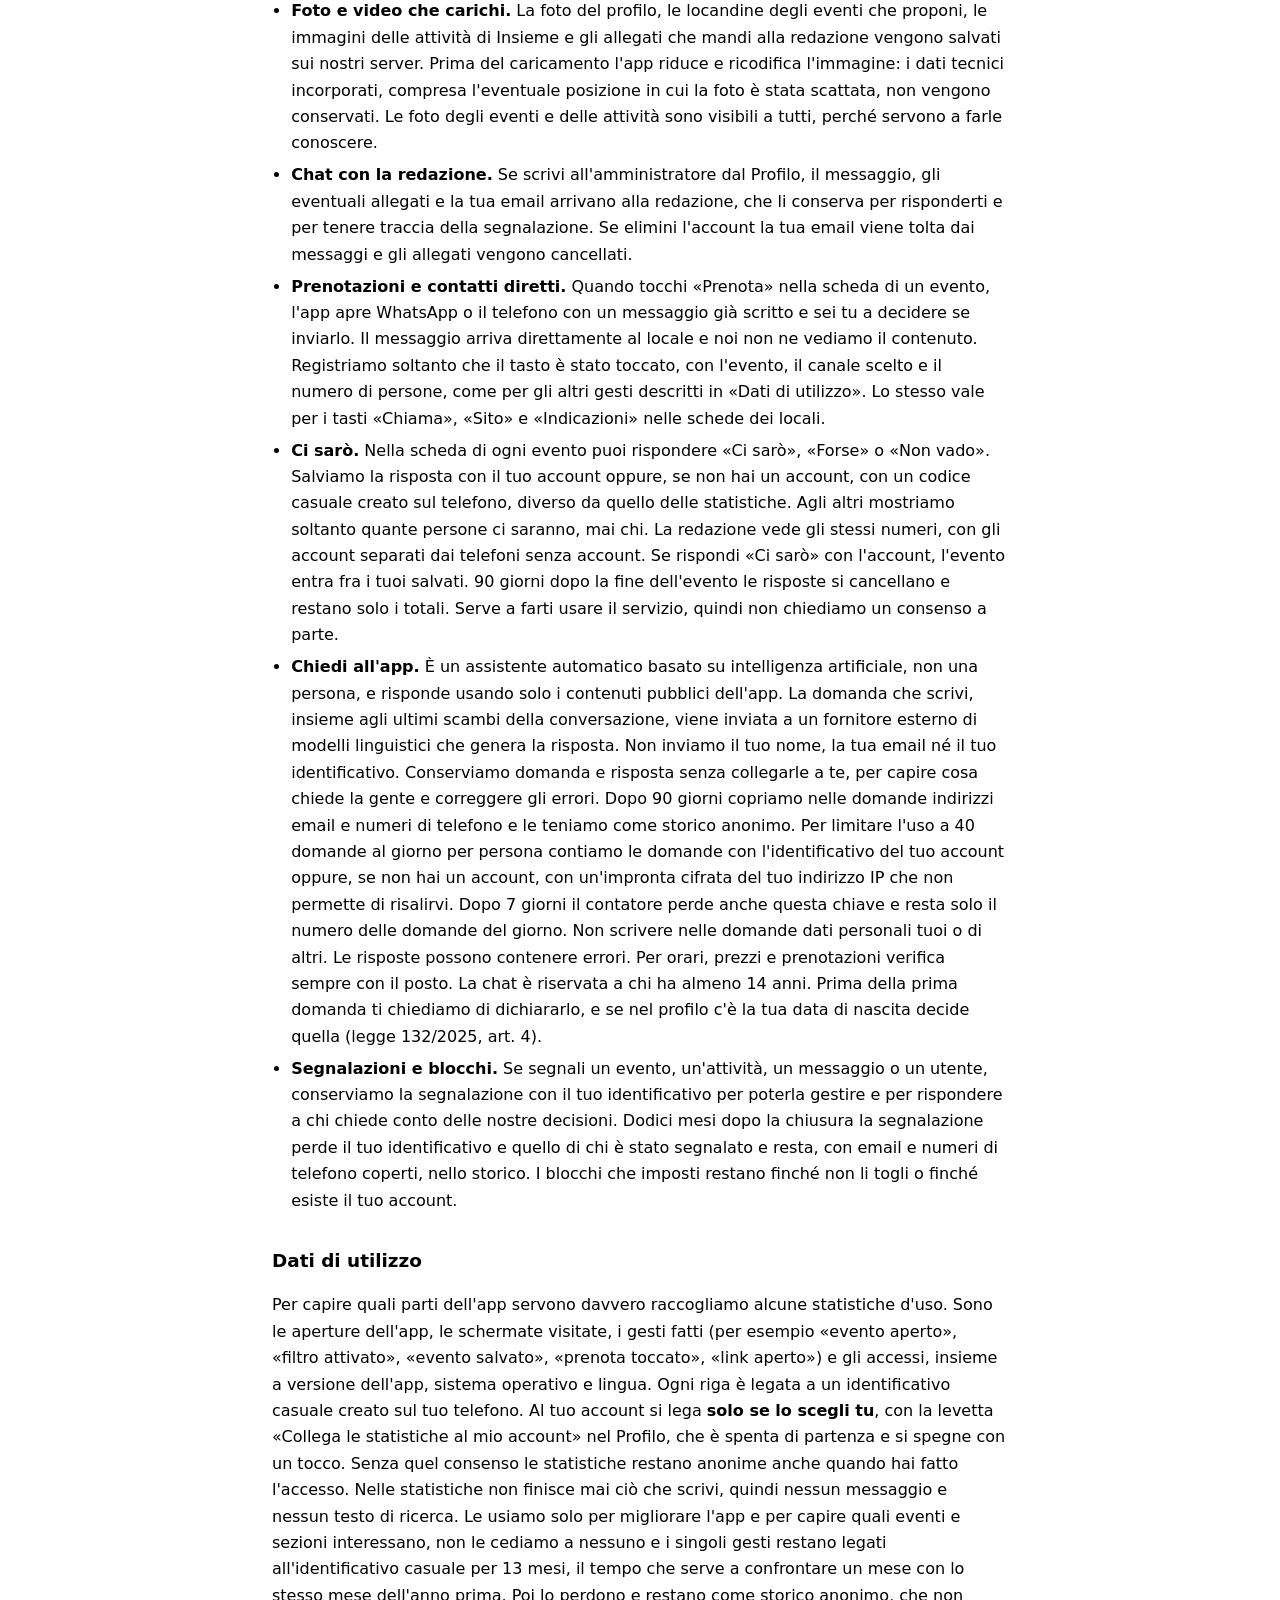
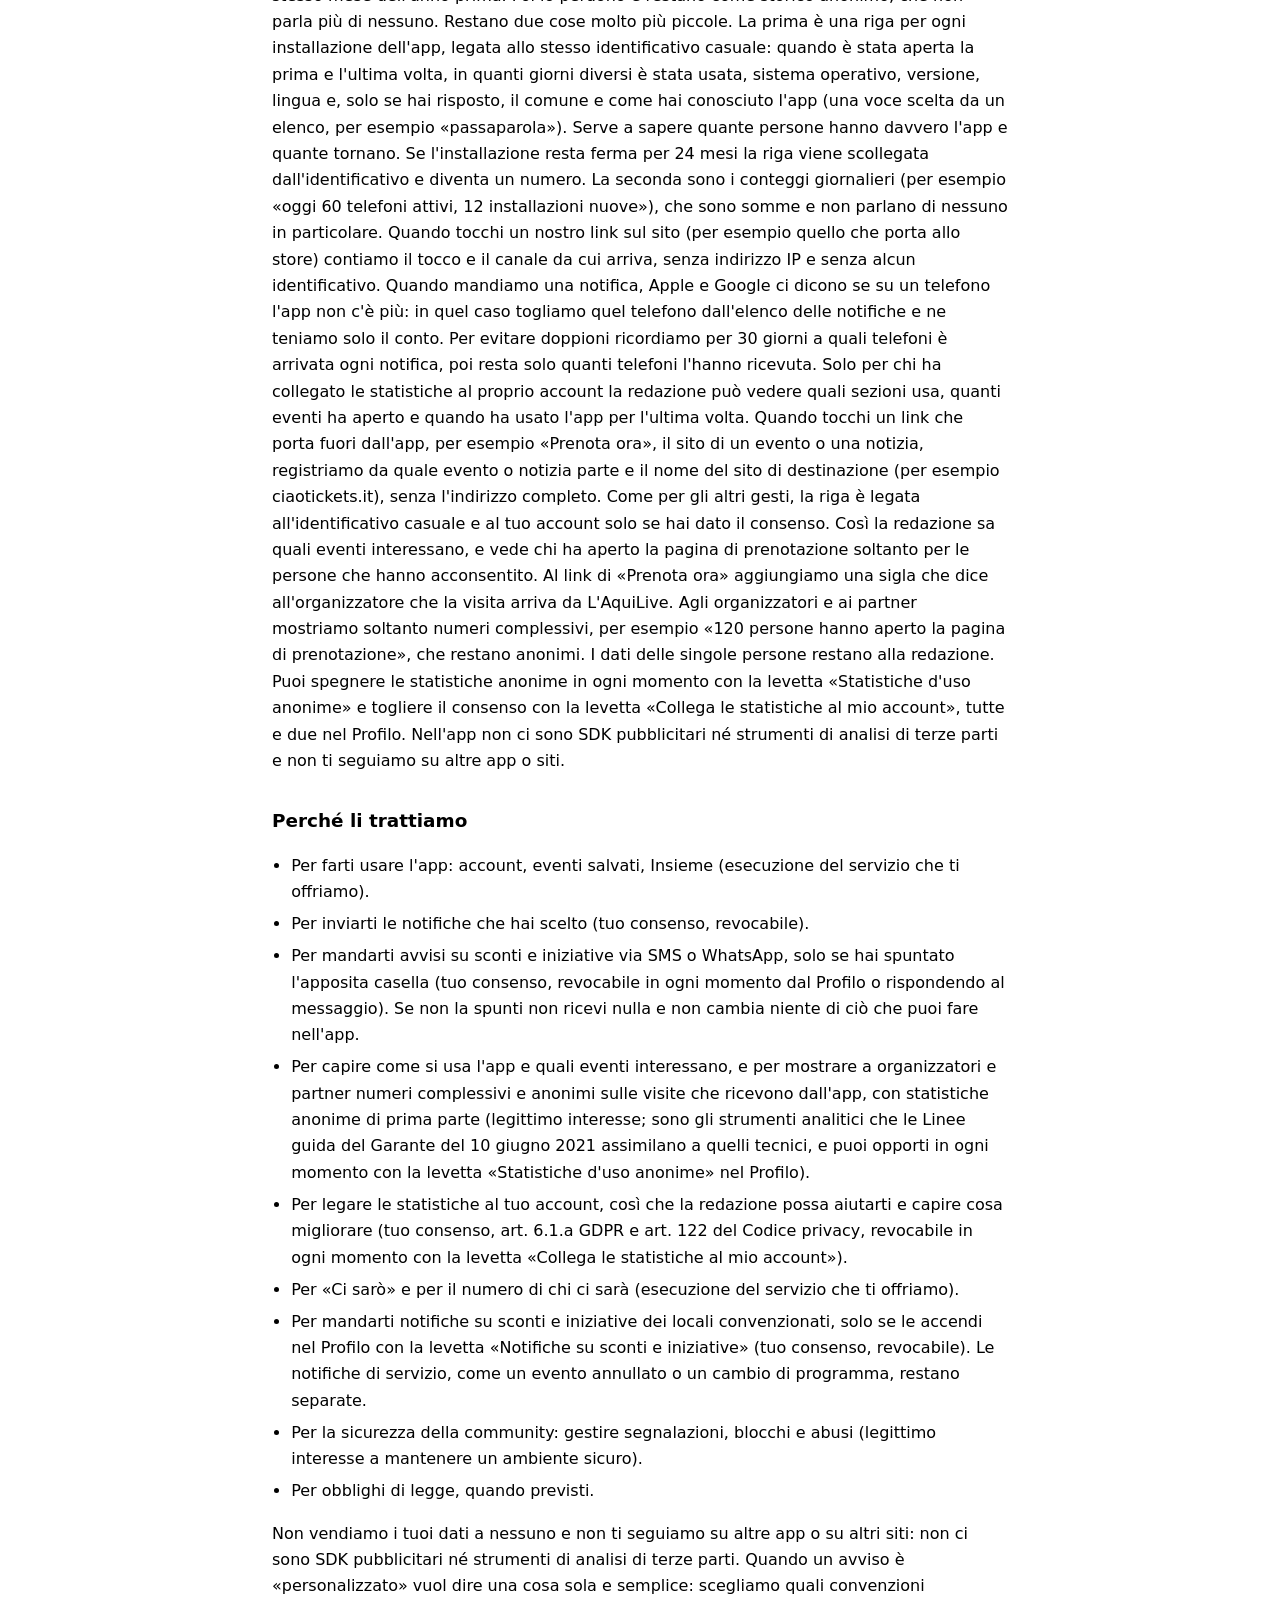
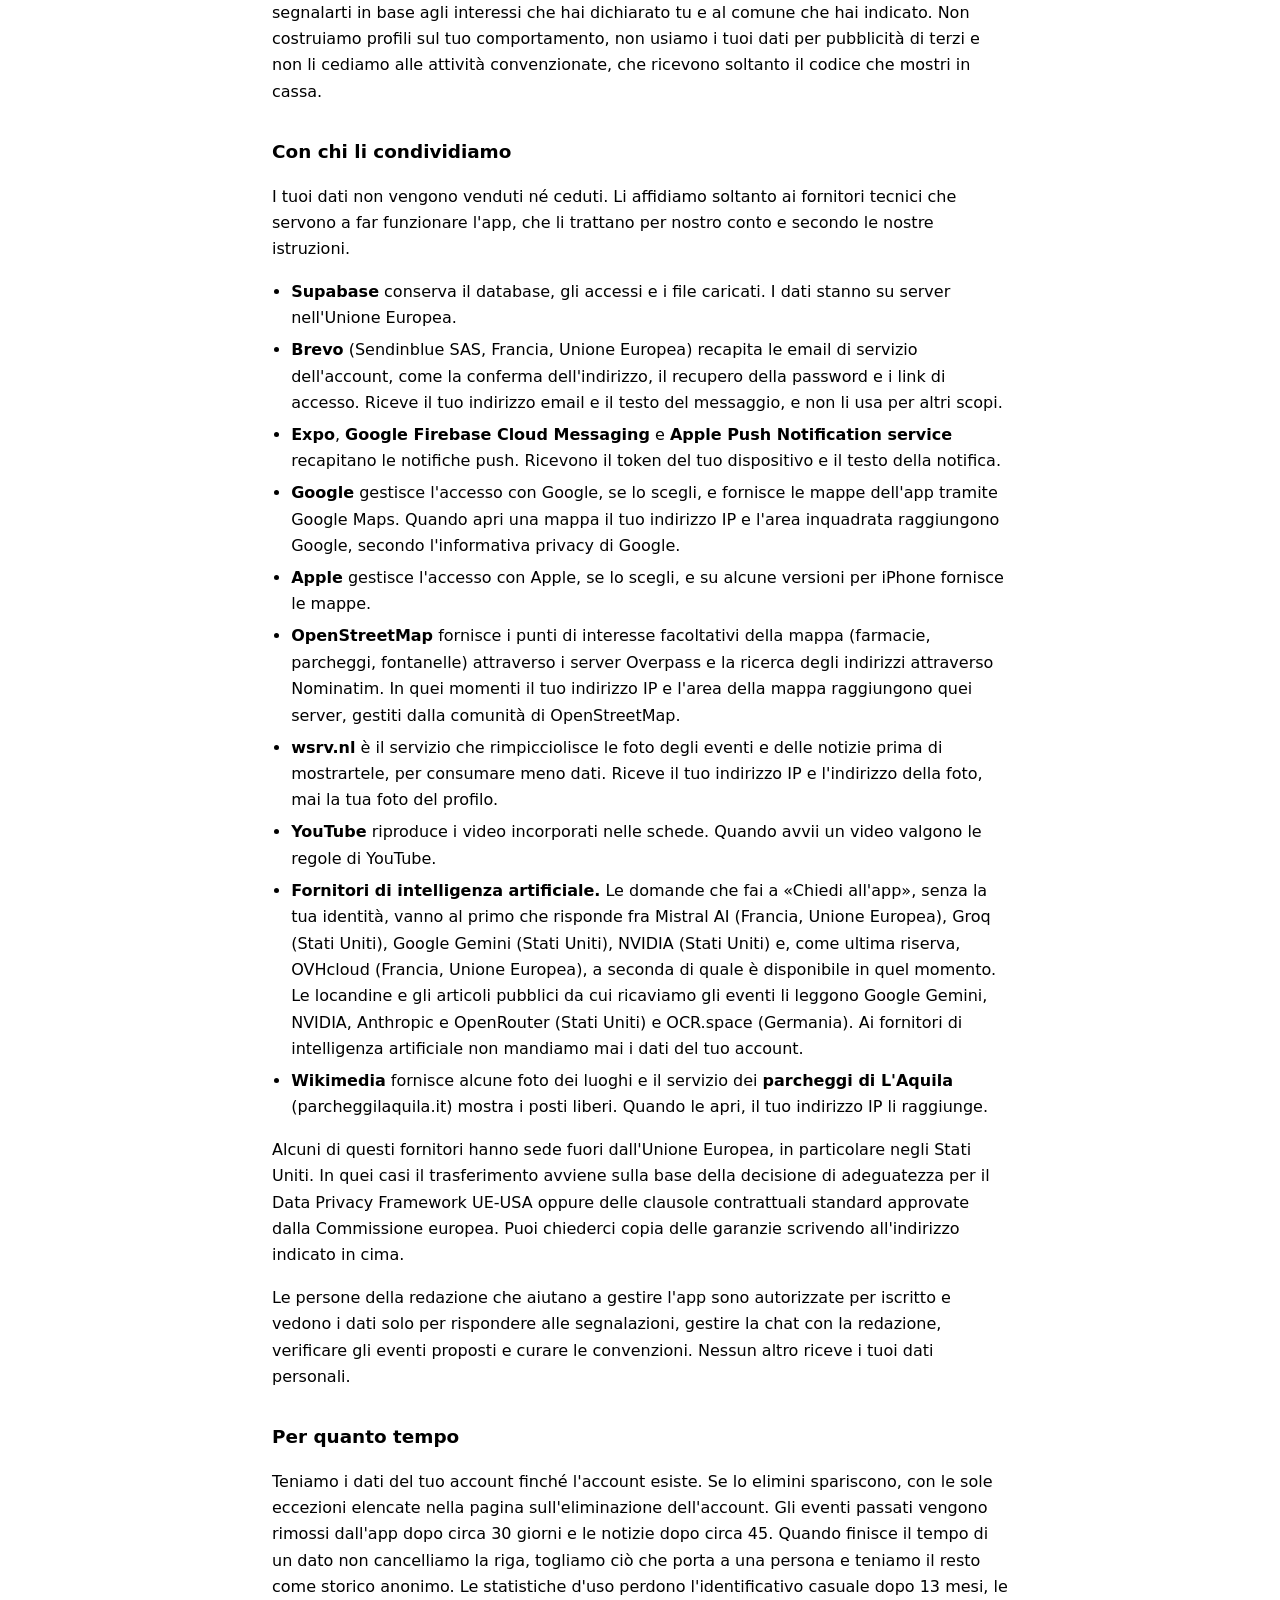
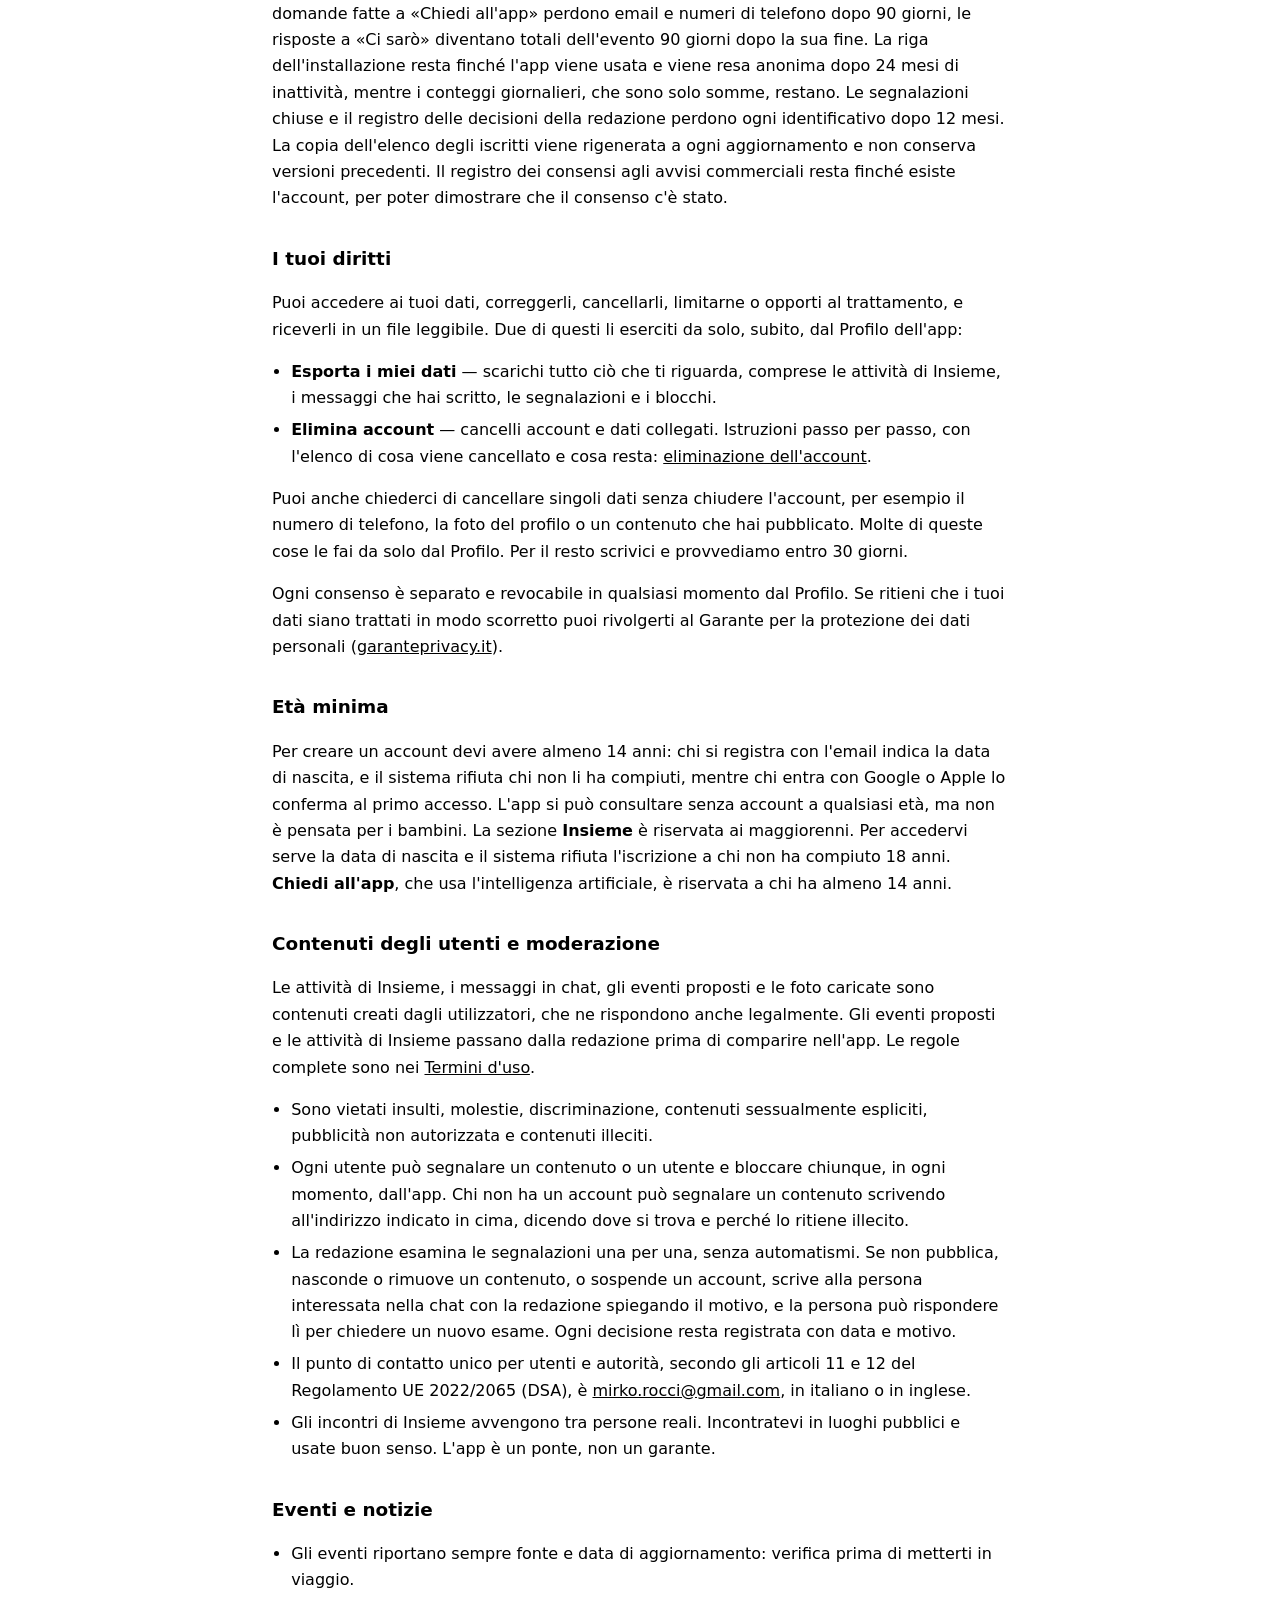
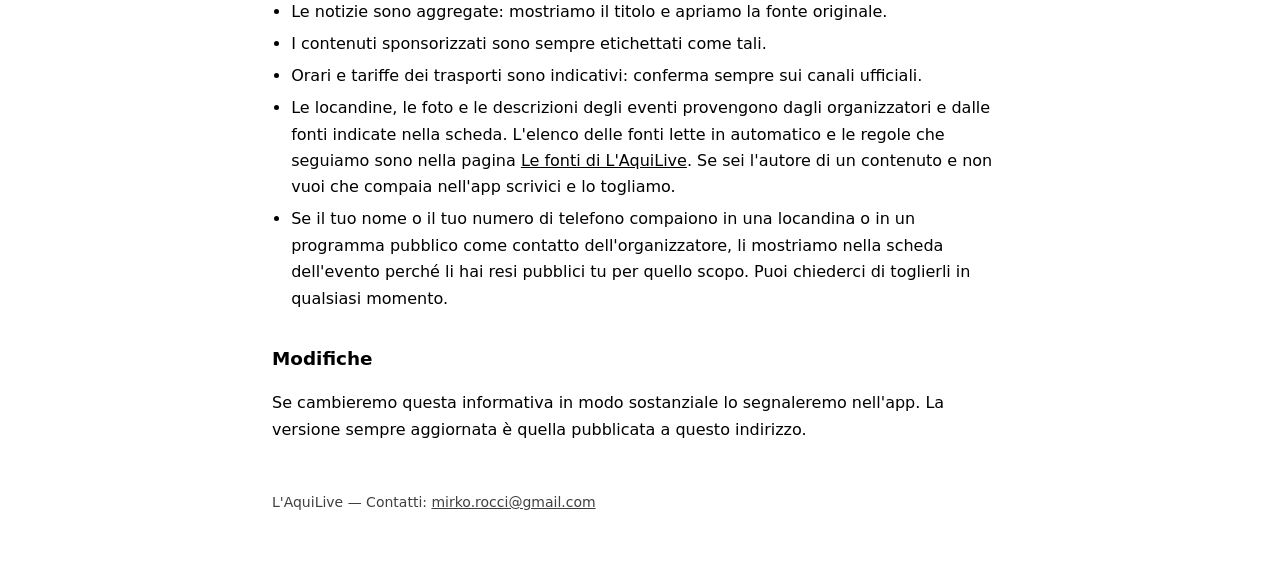
==== commit a5732ff5: "Informativa privacy: Brevo recapita le email di servizio dell'account (22/11/2026) Co-Authored-By: C" ====
--- a/privacy/index.html
+++ b/privacy/index.html
@@ -23,7 +23,7 @@
 </head>
 <body>
 <h1>L'AquiLive — Informativa privacy</h1>
-<p class="sub">Aggiornata il 17 novembre 2026</p>
+<p class="sub">Aggiornata il 22 novembre 2026</p>
 
 <h2>Chi tratta i tuoi dati</h2>
 <p>Il titolare del trattamento è Mirko Rocci, persona fisica, che gestisce L'AquiLive. Per qualsiasi richiesta
@@ -36,7 +36,9 @@
       accedi con Google riceviamo solo la tua email dal tuo account Google. Se accedi con Apple riceviamo
       nome ed email (o l'indirizzo di inoltro privato, se scegli di nascondere la tua email: la scelta è tua).
       L'app si può usare anche <strong>senza alcun account</strong>: l'account serve solo per le funzioni
-      personali (salvati, voti, Insieme, inserimento eventi).</li>
+      personali (salvati, voti, Insieme, inserimento eventi). All'indirizzo email mandiamo solo i messaggi
+      di servizio dell'account, come la conferma dell'indirizzo quando ti registri, il recupero della
+      password e i link di accesso.</li>
   <li><strong>Profilo.</strong> Alla registrazione chiediamo nome, cognome, data di nascita e un nickname.
       Il comune, la foto del profilo e i collegamenti ai tuoi social sono facoltativi. Il comune di
       residenza o di domicilio lo chiediamo anche alla prima apertura, a chi non ha un account: si sceglie
@@ -187,6 +189,9 @@
 <ul>
   <li><strong>Supabase</strong> conserva il database, gli accessi e i file caricati. I dati stanno su server
       nell'Unione Europea.</li>
+  <li><strong>Brevo</strong> (Sendinblue SAS, Francia, Unione Europea) recapita le email di servizio
+      dell'account, come la conferma dell'indirizzo, il recupero della password e i link di accesso. Riceve il
+      tuo indirizzo email e il testo del messaggio, e non li usa per altri scopi.</li>
   <li><strong>Expo</strong>, <strong>Google Firebase Cloud Messaging</strong> e <strong>Apple Push
       Notification service</strong> recapitano le notifiche push. Ricevono il token del tuo dispositivo e il
       testo della notifica.</li>
